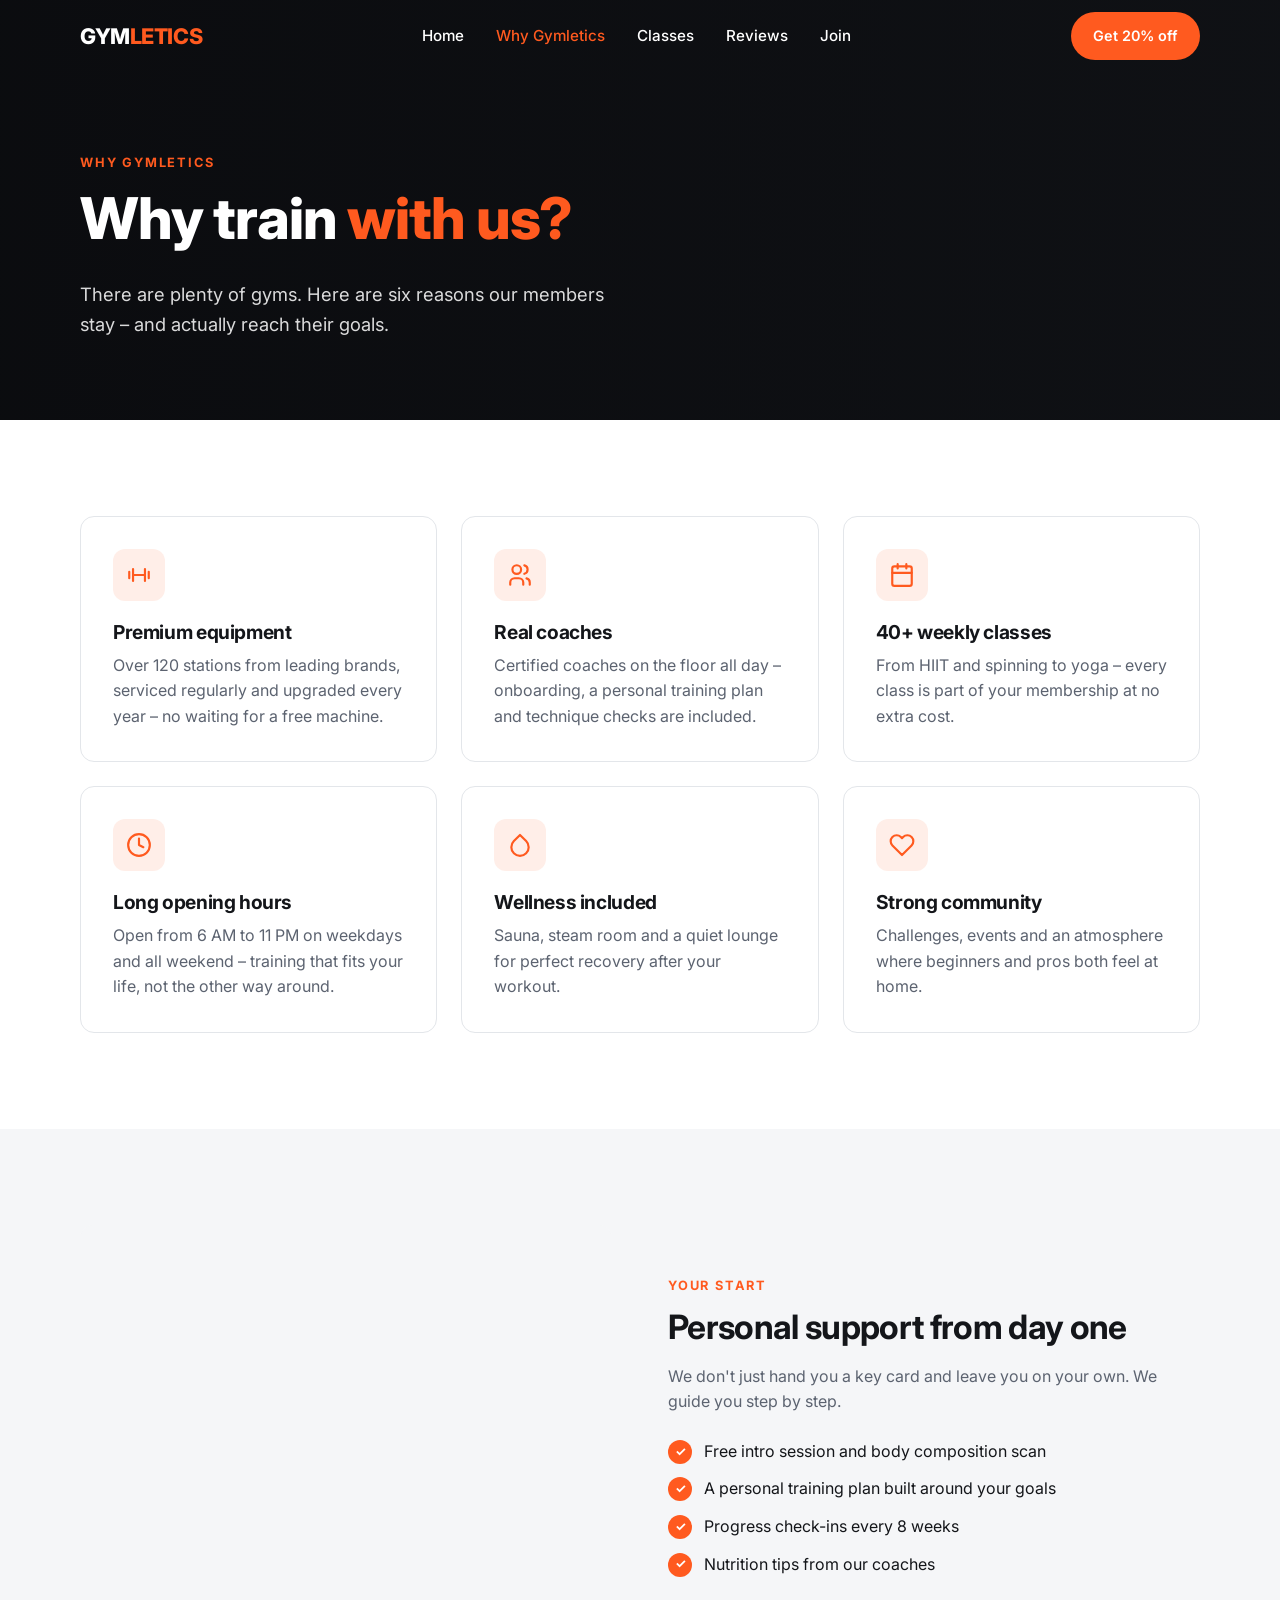
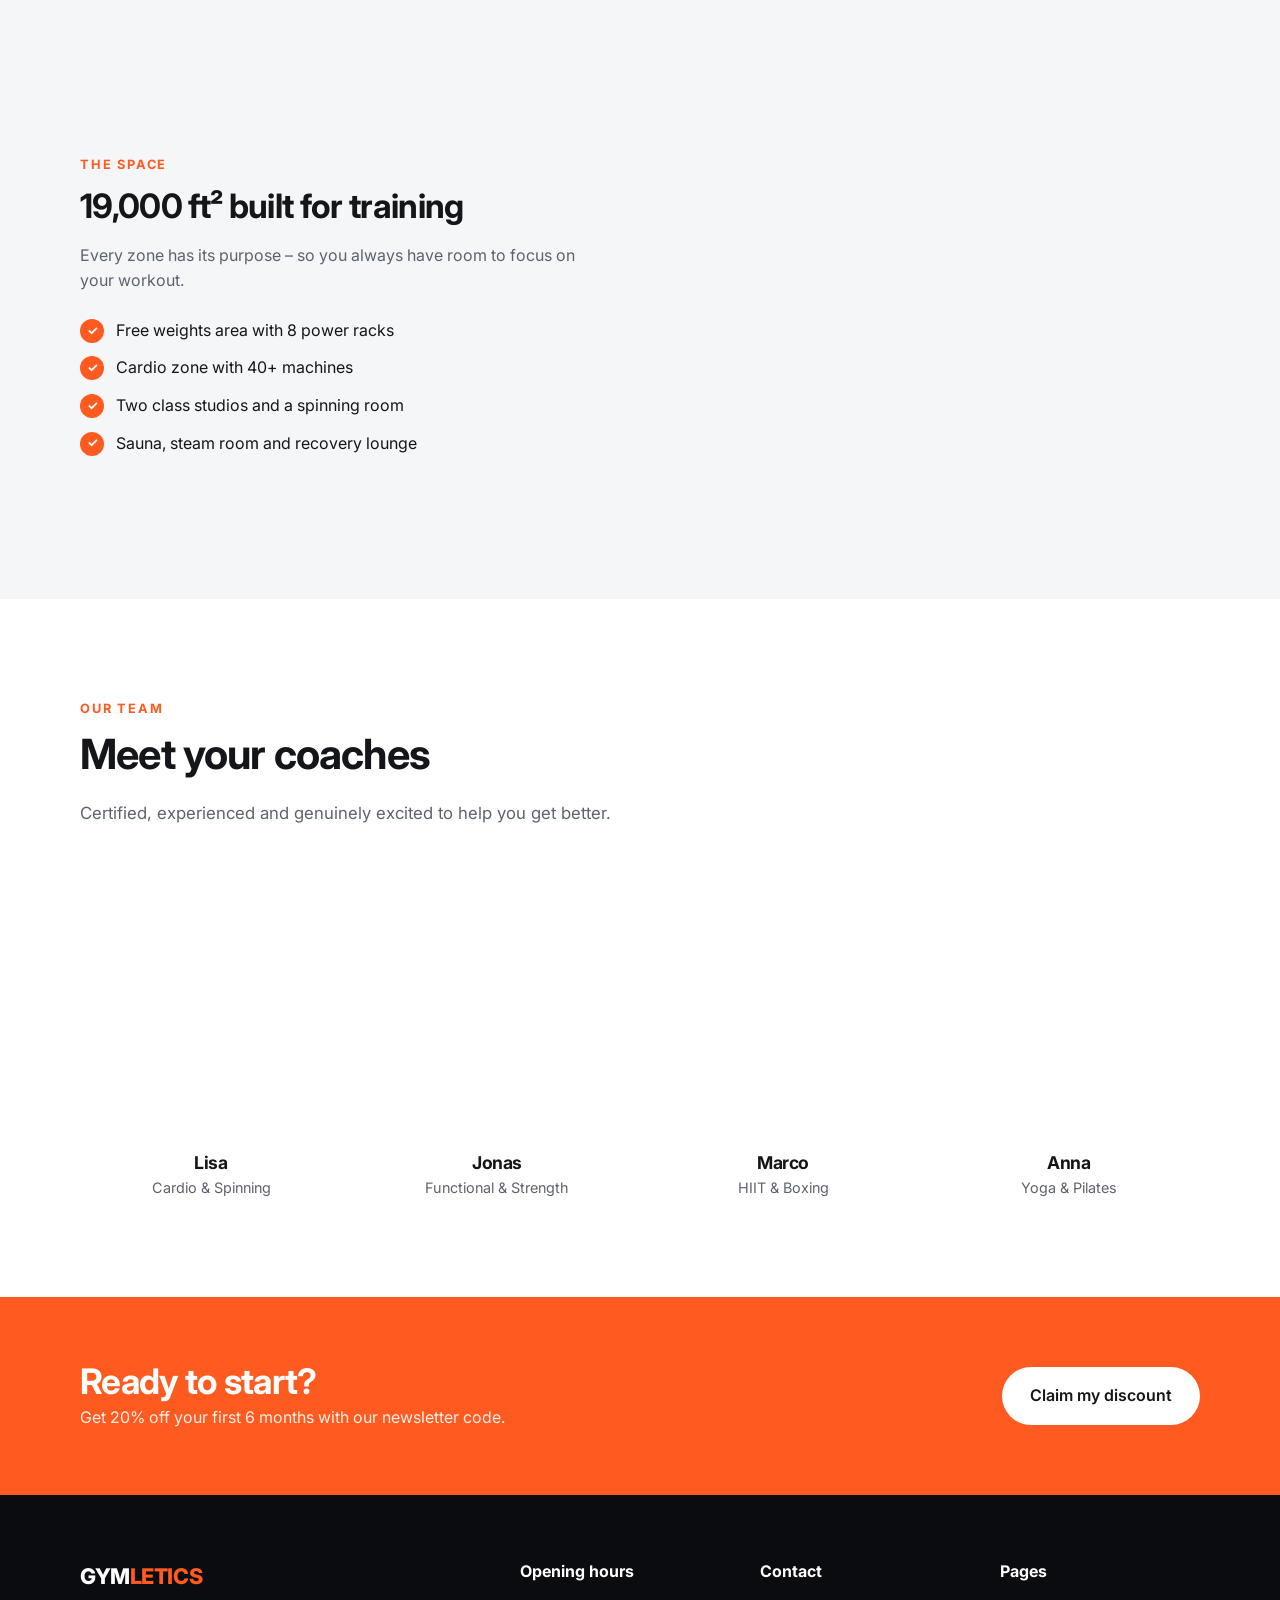
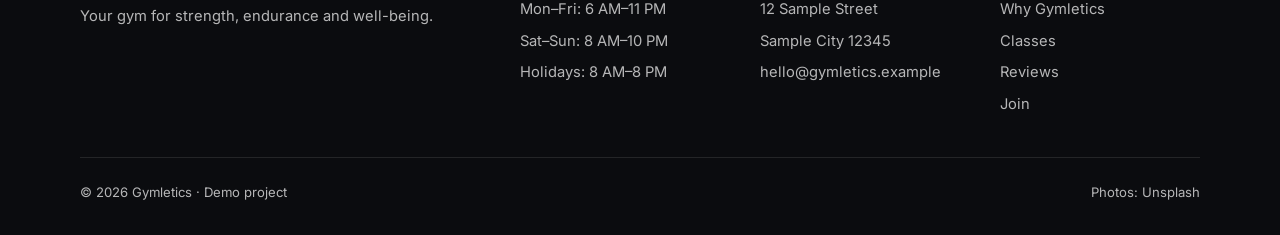
==== about.html @ 6f68a765 "Add Gymletics gym website" ====
<!DOCTYPE html>
<html lang="en" class="no-js">
<head>
  <meta charset="UTF-8">
  <meta name="viewport" content="width=device-width, initial-scale=1.0">
  <title>Why Us – Gymletics</title>
  <meta name="description" content="Why train at Gymletics? Premium equipment, real coaches, 40+ classes, wellness and a great community.">
  <link rel="preconnect" href="https://fonts.googleapis.com">
  <link rel="preconnect" href="https://fonts.gstatic.com" crossorigin>
  <link href="https://fonts.googleapis.com/css2?family=Inter:wght@400;500;600;700;800&display=swap" rel="stylesheet">
  <link rel="stylesheet" href="styles.css">
</head>
<body>

  <header class="header" id="header">
    <div class="container nav">
      <a href="index.html" class="logo">GYM<span>LETICS</span></a>
      <nav aria-label="Main navigation">
        <ul class="nav-links" id="navLinks">
          <li><a href="index.html">Home</a></li>
          <li><a href="about.html">Why Gymletics</a></li>
          <li><a href="classes.html">Classes</a></li>
          <li><a href="reviews.html">Reviews</a></li>
          <li><a href="join.html">Join</a></li>
        </ul>
      </nav>
      <a href="join.html#newsletter" class="btn btn-primary nav-cta">Get 20% off</a>
      <button class="menu-toggle" id="menuToggle" type="button" aria-label="Open menu" aria-expanded="false" aria-controls="navLinks">
        <span></span><span></span><span></span>
      </button>
    </div>
  </header>

  <main>
    <section class="page-hero">
      <img class="hero-bg" src="https://images.unsplash.com/photo-1540497077202-7c8a3999166f?auto=format&fit=crop&w=1920&q=80" alt="Row of training machines in a bright gym">
      <div class="container">
        <span class="eyebrow">Why Gymletics</span>
        <h1>Why train <em>with us?</em></h1>
        <p>There are plenty of gyms. Here are six reasons our members stay – and actually reach their goals.</p>
      </div>
    </section>

    <section>
      <div class="container">
        <div class="why-grid">
          <article class="why-card reveal">
            <div class="why-icon"><svg viewBox="0 0 24 24" fill="none" stroke="currentColor" stroke-width="2" stroke-linecap="round" stroke-linejoin="round" aria-hidden="true"><path d="M6.5 6.5v11M17.5 6.5v11M3 9v6M21 9v6M6.5 12h11"/></svg></div>
            <h3>Premium equipment</h3>
            <p>Over 120 stations from leading brands, serviced regularly and upgraded every year – no waiting for a free machine.</p>
          </article>
          <article class="why-card reveal">
            <div class="why-icon"><svg viewBox="0 0 24 24" fill="none" stroke="currentColor" stroke-width="2" stroke-linecap="round" stroke-linejoin="round" aria-hidden="true"><circle cx="9" cy="7" r="4"/><path d="M3 21v-2a4 4 0 0 1 4-4h4a4 4 0 0 1 4 4v2M16 3.13a4 4 0 0 1 0 7.75M21 21v-2a4 4 0 0 0-3-3.85"/></svg></div>
            <h3>Real coaches</h3>
            <p>Certified coaches on the floor all day – onboarding, a personal training plan and technique checks are included.</p>
          </article>
          <article class="why-card reveal">
            <div class="why-icon"><svg viewBox="0 0 24 24" fill="none" stroke="currentColor" stroke-width="2" stroke-linecap="round" stroke-linejoin="round" aria-hidden="true"><rect x="3" y="4" width="18" height="18" rx="2"/><path d="M16 2v4M8 2v4M3 10h18"/></svg></div>
            <h3>40+ weekly classes</h3>
            <p>From HIIT and spinning to yoga – every class is part of your membership at no extra cost.</p>
          </article>
          <article class="why-card reveal">
            <div class="why-icon"><svg viewBox="0 0 24 24" fill="none" stroke="currentColor" stroke-width="2" stroke-linecap="round" stroke-linejoin="round" aria-hidden="true"><circle cx="12" cy="12" r="10"/><path d="M12 6v6l4 2"/></svg></div>
            <h3>Long opening hours</h3>
            <p>Open from 6 AM to 11 PM on weekdays and all weekend – training that fits your life, not the other way around.</p>
          </article>
          <article class="why-card reveal">
            <div class="why-icon"><svg viewBox="0 0 24 24" fill="none" stroke="currentColor" stroke-width="2" stroke-linecap="round" stroke-linejoin="round" aria-hidden="true"><path d="M12 2.69l5.66 5.66a8 8 0 1 1-11.31 0z"/></svg></div>
            <h3>Wellness included</h3>
            <p>Sauna, steam room and a quiet lounge for perfect recovery after your workout.</p>
          </article>
          <article class="why-card reveal">
            <div class="why-icon"><svg viewBox="0 0 24 24" fill="none" stroke="currentColor" stroke-width="2" stroke-linecap="round" stroke-linejoin="round" aria-hidden="true"><path d="M20.84 4.61a5.5 5.5 0 0 0-7.78 0L12 5.67l-1.06-1.06a5.5 5.5 0 0 0-7.78 7.78L12 21.23l8.84-8.84a5.5 5.5 0 0 0 0-7.78z"/></svg></div>
            <h3>Strong community</h3>
            <p>Challenges, events and an atmosphere where beginners and pros both feel at home.</p>
          </article>
        </div>
      </div>
    </section>

    <section class="section-alt">
      <div class="container">
        <div class="split">
          <div class="split-img reveal">
            <img src="https://images.unsplash.com/photo-1571019613454-1cb2f99b2d8b?auto=format&fit=crop&w=1200&q=80" alt="Coach guiding a member through an exercise" loading="lazy">
          </div>
          <div class="reveal">
            <span class="eyebrow">Your start</span>
            <h2>Personal support from day one</h2>
            <p>We don't just hand you a key card and leave you on your own. We guide you step by step.</p>
            <ul class="check-list">
              <li>Free intro session and body composition scan</li>
              <li>A personal training plan built around your goals</li>
              <li>Progress check-ins every 8 weeks</li>
              <li>Nutrition tips from our coaches</li>
            </ul>
          </div>
        </div>

        <div class="split reverse">
          <div class="split-img reveal">
            <img src="https://images.unsplash.com/photo-1583454110551-21f2fa2afe61?auto=format&fit=crop&w=1200&q=80" alt="Athlete training in the free weights area" loading="lazy">
          </div>
          <div class="reveal">
            <span class="eyebrow">The space</span>
            <h2>19,000 ft² built for training</h2>
            <p>Every zone has its purpose – so you always have room to focus on your workout.</p>
            <ul class="check-list">
              <li>Free weights area with 8 power racks</li>
              <li>Cardio zone with 40+ machines</li>
              <li>Two class studios and a spinning room</li>
              <li>Sauna, steam room and recovery lounge</li>
            </ul>
          </div>
        </div>
      </div>
    </section>

    <section>
      <div class="container">
        <div class="section-head reveal">
          <span class="eyebrow">Our team</span>
          <h2>Meet your coaches</h2>
          <p>Certified, experienced and genuinely excited to help you get better.</p>
        </div>
        <div class="team-grid">
          <div class="trainer reveal">
            <img src="https://images.unsplash.com/photo-1534528741775-53994a69daeb?auto=format&fit=crop&w=500&h=500&q=80" alt="Coach Lisa" loading="lazy">
            <h3>Lisa</h3>
            <span>Cardio &amp; Spinning</span>
          </div>
          <div class="trainer reveal">
            <img src="https://images.unsplash.com/photo-1506794778202-cad84cf45f1d?auto=format&fit=crop&w=500&h=500&q=80" alt="Coach Jonas" loading="lazy">
            <h3>Jonas</h3>
            <span>Functional &amp; Strength</span>
          </div>
          <div class="trainer reveal">
            <img src="https://images.unsplash.com/photo-1472099645785-5658abf4ff4e?auto=format&fit=crop&w=500&h=500&q=80" alt="Coach Marco" loading="lazy">
            <h3>Marco</h3>
            <span>HIIT &amp; Boxing</span>
          </div>
          <div class="trainer reveal">
            <img src="https://images.unsplash.com/photo-1544005313-94ddf0286df2?auto=format&fit=crop&w=500&h=500&q=80" alt="Coach Anna" loading="lazy">
            <h3>Anna</h3>
            <span>Yoga &amp; Pilates</span>
          </div>
        </div>
      </div>
    </section>

    <section class="cta-band">
      <div class="container">
        <div>
          <h2>Ready to start?</h2>
          <p>Get 20% off your first 6 months with our newsletter code.</p>
        </div>
        <a href="join.html#newsletter" class="btn">Claim my discount</a>
      </div>
    </section>
  </main>

  <footer class="footer">
    <div class="container">
      <div class="footer-grid">
        <div>
          <a href="index.html" class="logo">GYM<span>LETICS</span></a>
          <p>Your gym for strength, endurance and well-being.</p>
        </div>
        <div>
          <h4>Opening hours</h4>
          <ul>
            <li>Mon–Fri: 6 AM–11 PM</li>
            <li>Sat–Sun: 8 AM–10 PM</li>
            <li>Holidays: 8 AM–8 PM</li>
          </ul>
        </div>
        <div>
          <h4>Contact</h4>
          <ul>
            <li>12 Sample Street</li>
            <li>Sample City 12345</li>
            <li><a href="mailto:hello@gymletics.example">hello@gymletics.example</a></li>
          </ul>
        </div>
        <div>
          <h4>Pages</h4>
          <ul>
            <li><a href="about.html">Why Gymletics</a></li>
            <li><a href="classes.html">Classes</a></li>
            <li><a href="reviews.html">Reviews</a></li>
            <li><a href="join.html">Join</a></li>
          </ul>
        </div>
      </div>
      <div class="footer-bottom">
        <span>© <span id="year">2026</span> Gymletics · Demo project</span>
        <span>Photos: Unsplash</span>
      </div>
    </div>
  </footer>

  <script src="main.js"></script>
</body>
</html>
---- styles.css ----
:root {
  --bg: #ffffff;
  --bg-alt: #f5f6f8;
  --text: #14161a;
  --muted: #5c6370;
  --line: #e3e6ea;
  --accent: #ff5a1f;
  --accent-dark: #e04810;
  --dark: #111317;
  --radius: 14px;
  --shadow: 0 10px 30px rgba(17, 19, 23, 0.08);
  --max: 1160px;
}

*, *::before, *::after { box-sizing: border-box; }

html { scroll-behavior: smooth; scroll-padding-top: 76px; }

body {
  margin: 0;
  font-family: "Inter", system-ui, -apple-system, "Segoe UI", Roboto, sans-serif;
  background: var(--bg);
  color: var(--text);
  line-height: 1.6;
  -webkit-font-smoothing: antialiased;
}

img { max-width: 100%; display: block; }
a { color: inherit; text-decoration: none; }
h1, h2, h3 { line-height: 1.15; margin: 0 0 .5em; letter-spacing: -0.02em; }
p { margin: 0 0 1em; }

.container { width: 100%; max-width: var(--max); margin: 0 auto; padding: 0 20px; }
section { padding: 96px 0; }
.section-alt { background: var(--bg-alt); }

.eyebrow {
  display: inline-block;
  font-size: .8rem;
  font-weight: 700;
  letter-spacing: .14em;
  text-transform: uppercase;
  color: var(--accent);
  margin-bottom: 12px;
}
.section-head { max-width: 640px; margin-bottom: 48px; }
.section-head h2 { font-size: clamp(1.9rem, 4vw, 2.6rem); }
.section-head p { color: var(--muted); font-size: 1.05rem; }
.section-head.center { margin-left: auto; margin-right: auto; text-align: center; }

.btn {
  display: inline-flex;
  align-items: center;
  justify-content: center;
  gap: 8px;
  padding: 14px 26px;
  border-radius: 999px;
  font-weight: 600;
  font-size: 1rem;
  border: 2px solid transparent;
  cursor: pointer;
  transition: background .2s, color .2s, border-color .2s, transform .2s;
  font-family: inherit;
}
.btn:hover { transform: translateY(-2px); }
.btn-primary { background: var(--accent); color: #fff; }
.btn-primary:hover { background: var(--accent-dark); }
.btn-ghost { border-color: rgba(255,255,255,.7); color: #fff; }
.btn-ghost:hover { background: #fff; color: var(--dark); }
.btn-outline { border-color: var(--text); color: var(--text); }
.btn-outline:hover { background: var(--text); color: #fff; }

.text-link { color: var(--accent); font-weight: 600; }
.text-link:hover { color: var(--accent-dark); }

/* ---------- Header ---------- */
.header {
  position: fixed;
  inset: 0 0 auto 0;
  z-index: 100;
  transition: background .3s, box-shadow .3s;
}
.header.scrolled { background: rgba(255,255,255,.96); box-shadow: 0 2px 20px rgba(0,0,0,.06); }
.nav { display: flex; align-items: center; justify-content: space-between; height: 72px; }
.logo { font-weight: 800; font-size: 1.35rem; letter-spacing: -.02em; color: #fff; }
.logo span { color: var(--accent); }
.header.scrolled .logo { color: var(--text); }
.nav-links { display: flex; gap: 32px; list-style: none; margin: 0; padding: 0; }
.nav-links a { color: #fff; font-weight: 500; font-size: .95rem; transition: color .2s; }
.header.scrolled .nav-links a { color: var(--text); }
.nav-links a:hover, .nav-links a.active, .header.scrolled .nav-links a.active { color: var(--accent); }
.nav-cta { padding: 10px 20px; font-size: .9rem; }

.menu-toggle {
  display: none;
  background: none;
  border: 0;
  padding: 8px;
  cursor: pointer;
}
.menu-toggle span {
  display: block;
  width: 24px;
  height: 2px;
  background: #fff;
  margin: 5px 0;
  transition: transform .3s, opacity .3s;
}
.header.scrolled .menu-toggle span, .header.open .menu-toggle span { background: var(--text); }
.header.open .menu-toggle span:nth-child(1) { transform: translateY(7px) rotate(45deg); }
.header.open .menu-toggle span:nth-child(2) { opacity: 0; }
.header.open .menu-toggle span:nth-child(3) { transform: translateY(-7px) rotate(-45deg); }

/* ---------- Hero ---------- */
.hero, .page-hero {
  position: relative;
  display: flex;
  align-items: center;
  color: #fff;
  background: var(--dark);
  overflow: hidden;
}
.hero { min-height: 100vh; min-height: 100svh; padding: 120px 0 80px; }
.page-hero { min-height: 420px; padding: 140px 0 72px; }
.hero-bg { position: absolute; inset: 0; width: 100%; height: 100%; object-fit: cover; }
.hero::after, .page-hero::after {
  content: "";
  position: absolute;
  inset: 0;
  background: linear-gradient(90deg, rgba(10,11,14,.88) 0%, rgba(10,11,14,.55) 55%, rgba(10,11,14,.25) 100%);
}
.hero .container, .page-hero .container { position: relative; z-index: 1; }
.hero-content { max-width: 640px; }
.hero h1 { font-size: clamp(2.5rem, 6.5vw, 4.4rem); font-weight: 800; }
.page-hero h1 { font-size: clamp(2.2rem, 5.5vw, 3.6rem); font-weight: 800; }
.hero h1 em, .page-hero h1 em { font-style: normal; color: var(--accent); }
.hero p, .page-hero p { font-size: 1.15rem; color: rgba(255,255,255,.85); max-width: 540px; }
.hero p { margin-bottom: 32px; }
.page-hero p { margin-bottom: 0; }
.hero-actions { display: flex; flex-wrap: wrap; gap: 14px; }
.hero-stats { display: flex; flex-wrap: wrap; gap: 40px; margin-top: 56px; }
.hero-stats strong { display: block; font-size: 2rem; font-weight: 800; }
.hero-stats span { color: rgba(255,255,255,.7); font-size: .9rem; }

/* ---------- Cards (Why us) ---------- */
.why-grid { display: grid; grid-template-columns: repeat(3, 1fr); gap: 24px; }
.why-card {
  background: #fff;
  border: 1px solid var(--line);
  border-radius: var(--radius);
  padding: 32px;
  transition: transform .25s, box-shadow .25s;
}
.why-card:hover { transform: translateY(-4px); box-shadow: var(--shadow); }
.why-icon {
  width: 52px;
  height: 52px;
  border-radius: 12px;
  background: rgba(255, 90, 31, .1);
  color: var(--accent);
  display: grid;
  place-items: center;
  margin-bottom: 20px;
}
.why-icon svg { width: 26px; height: 26px; }
.why-card h3 { font-size: 1.2rem; }
.why-card p { color: var(--muted); margin: 0; }

.split { display: grid; grid-template-columns: 1fr 1fr; gap: 56px; align-items: center; }
.split + .split { margin-top: 80px; }
.split-img { border-radius: var(--radius); overflow: hidden; aspect-ratio: 4 / 3; background: var(--bg-alt); }
.split-img img { width: 100%; height: 100%; object-fit: cover; }
.split h2, .split h3 { font-size: clamp(1.6rem, 3vw, 2.1rem); }
.split p { color: var(--muted); }
.split.reverse .split-img { order: 2; }
.check-list { list-style: none; padding: 0; margin: 24px 0 0; display: grid; gap: 12px; }
.check-list li { display: flex; gap: 12px; align-items: flex-start; }
.check-list li::before {
  content: "✓";
  flex-shrink: 0;
  width: 24px;
  height: 24px;
  border-radius: 50%;
  background: var(--accent);
  color: #fff;
  font-size: .8rem;
  font-weight: 700;
  display: grid;
  place-items: center;
  margin-top: 1px;
}

/* ---------- Page teaser cards (home) ---------- */
.teaser-grid { display: grid; grid-template-columns: repeat(3, 1fr); gap: 24px; }
.teaser {
  position: relative;
  border-radius: var(--radius);
  overflow: hidden;
  aspect-ratio: 4 / 5;
  color: #fff;
  background: var(--dark);
  display: flex;
  align-items: flex-end;
}
.teaser img { position: absolute; inset: 0; width: 100%; height: 100%; object-fit: cover; transition: transform .5s; }
.teaser::after { content: ""; position: absolute; inset: 0; background: linear-gradient(180deg, rgba(10,11,14,0) 35%, rgba(10,11,14,.85) 100%); }
.teaser:hover img { transform: scale(1.05); }
.teaser-body { position: relative; z-index: 1; padding: 28px; }
.teaser-body h3 { font-size: 1.4rem; margin-bottom: 6px; }
.teaser-body p { color: rgba(255,255,255,.8); margin: 0 0 10px; font-size: .95rem; }
.teaser-body span { color: var(--accent); font-weight: 600; }

/* ---------- CTA band ---------- */
.cta-band { background: var(--accent); color: #fff; padding: 64px 0; }
.cta-band .container { display: flex; flex-wrap: wrap; align-items: center; justify-content: space-between; gap: 24px; }
.cta-band h2 { font-size: clamp(1.6rem, 3.5vw, 2.2rem); margin: 0 0 4px; }
.cta-band p { margin: 0; color: rgba(255,255,255,.9); }
.cta-band .btn { background: #fff; color: var(--text); }
.cta-band .btn:hover { background: var(--dark); color: #fff; }

/* ---------- Schedule ---------- */
.schedule-controls { display: flex; flex-wrap: wrap; gap: 16px; justify-content: space-between; margin-bottom: 24px; }
.tabs, .filters { display: flex; flex-wrap: wrap; gap: 8px; }
.tab, .filter {
  border: 1px solid var(--line);
  background: #fff;
  color: var(--text);
  padding: 9px 18px;
  border-radius: 999px;
  font: inherit;
  font-size: .9rem;
  font-weight: 600;
  cursor: pointer;
  transition: background .2s, color .2s, border-color .2s;
}
.tab:hover, .filter:hover { border-color: var(--accent); }
.tab.active { background: var(--dark); color: #fff; border-color: var(--dark); }
.filter.active { background: var(--accent); color: #fff; border-color: var(--accent); }

.schedule {
  background: #fff;
  border: 1px solid var(--line);
  border-radius: var(--radius);
  overflow: hidden;
}
.class-row {
  display: grid;
  grid-template-columns: 130px 1fr 170px 120px;
  gap: 16px;
  align-items: center;
  padding: 18px 24px;
  border-bottom: 1px solid var(--line);
}
.class-row:last-child { border-bottom: 0; }
.class-time { font-weight: 700; font-variant-numeric: tabular-nums; }
.class-name { font-weight: 600; }
.class-meta { color: var(--muted); font-size: .9rem; }
.badge {
  justify-self: start;
  font-size: .78rem;
  font-weight: 700;
  padding: 5px 12px;
  border-radius: 999px;
  text-transform: uppercase;
  letter-spacing: .05em;
}
.badge-strength { background: #fde8df; color: #b33b0c; }
.badge-cardio { background: #e1efff; color: #1d5fae; }
.badge-mind { background: #e3f6ea; color: #1f7a45; }
.empty { padding: 40px 24px; text-align: center; color: var(--muted); }

.cat-grid { display: grid; grid-template-columns: repeat(3, 1fr); gap: 24px; }
.cat-card { background: #fff; border: 1px solid var(--line); border-radius: var(--radius); overflow: hidden; }
.cat-card img { width: 100%; aspect-ratio: 16 / 10; object-fit: cover; background: var(--bg-alt); }
.cat-card div { padding: 24px; }
.cat-card h3 { font-size: 1.2rem; display: flex; align-items: center; gap: 10px; }
.cat-card p { color: var(--muted); margin: 0; }

/* ---------- Team ---------- */
.team-grid { display: grid; grid-template-columns: repeat(4, 1fr); gap: 24px; }
.trainer { text-align: center; }
.trainer img { width: 100%; aspect-ratio: 1; object-fit: cover; border-radius: var(--radius); margin-bottom: 16px; background: var(--bg-alt); }
.trainer h3 { font-size: 1.1rem; margin-bottom: 2px; }
.trainer span { color: var(--muted); font-size: .9rem; }

/* ---------- Reviews ---------- */
.reviews-top { display: grid; grid-template-columns: 300px 1fr; gap: 40px; align-items: start; }
.rating-box {
  background: var(--dark);
  color: #fff;
  border-radius: var(--radius);
  padding: 32px;
  text-align: center;
}
.rating-score { font-size: 3.6rem; font-weight: 800; line-height: 1; }
.stars { color: #ffb400; font-size: 1.2rem; letter-spacing: 2px; margin: 10px 0 6px; }
.rating-box small { color: rgba(255,255,255,.7); }
.rating-bars { margin-top: 24px; display: grid; gap: 8px; text-align: left; font-size: .85rem; }
.bar-row { display: grid; grid-template-columns: 60px 1fr; align-items: center; gap: 10px; }
.bar { height: 8px; background: rgba(255,255,255,.15); border-radius: 99px; overflow: hidden; }
.bar i { display: block; height: 100%; background: var(--accent); border-radius: 99px; }

.review-grid { display: grid; grid-template-columns: repeat(2, 1fr); gap: 20px; }
.review-grid.three { grid-template-columns: repeat(3, 1fr); }
.review {
  background: #fff;
  border: 1px solid var(--line);
  border-radius: var(--radius);
  padding: 26px;
  margin: 0;
}
.review .stars { margin: 0 0 10px; font-size: 1rem; }
.review blockquote { margin: 0 0 18px; color: var(--text); }
.review figcaption { display: flex; align-items: center; gap: 12px; }
.review img { width: 44px; height: 44px; border-radius: 50%; object-fit: cover; background: var(--bg-alt); }
.review figcaption strong { display: block; font-size: .95rem; }
.review figcaption span { color: var(--muted); font-size: .85rem; }

.highlight-grid { display: grid; grid-template-columns: repeat(4, 1fr); gap: 20px; }
.highlight { background: #fff; border: 1px solid var(--line); border-radius: var(--radius); padding: 24px; text-align: center; }
.highlight strong { display: block; font-size: 2rem; font-weight: 800; color: var(--accent); }
.highlight span { color: var(--muted); font-size: .92rem; }

/* ---------- Pricing ---------- */
.pricing-grid { display: grid; grid-template-columns: repeat(3, 1fr); gap: 24px; align-items: stretch; }
.price-card {
  position: relative;
  background: #fff;
  border: 1px solid var(--line);
  border-radius: var(--radius);
  padding: 32px;
  display: flex;
  flex-direction: column;
}
.price-card.featured { border: 2px solid var(--accent); box-shadow: var(--shadow); }
.price-tag {
  position: absolute;
  top: -13px;
  left: 50%;
  transform: translateX(-50%);
  background: var(--accent);
  color: #fff;
  font-size: .75rem;
  font-weight: 700;
  letter-spacing: .06em;
  text-transform: uppercase;
  padding: 4px 12px;
  border-radius: 999px;
  white-space: nowrap;
}
.price-card h3 { font-size: 1.25rem; margin-bottom: 4px; }
.price-card .desc { color: var(--muted); font-size: .92rem; }
.price { font-size: 2.6rem; font-weight: 800; line-height: 1; margin: 12px 0 4px; }
.price small { font-size: 1rem; font-weight: 500; color: var(--muted); }
.price-note { font-size: .85rem; color: var(--muted); margin-bottom: 0; }
.price-card .check-list { margin-bottom: 28px; flex: 1; }
.price-card .btn { width: 100%; }

/* ---------- FAQ ---------- */
.faq { max-width: 760px; margin: 0 auto; display: grid; gap: 12px; }
.faq details { background: #fff; border: 1px solid var(--line); border-radius: 12px; padding: 0 22px; }
.faq summary {
  cursor: pointer;
  font-weight: 600;
  padding: 18px 0;
  list-style: none;
  display: flex;
  justify-content: space-between;
  gap: 16px;
}
.faq summary::-webkit-details-marker { display: none; }
.faq summary::after { content: "+"; color: var(--accent); font-size: 1.3rem; line-height: 1; transition: transform .2s; }
.faq details[open] summary::after { transform: rotate(45deg); }
.faq details p { color: var(--muted); padding-bottom: 18px; margin: 0; }

/* ---------- Newsletter ---------- */
.newsletter {
  position: relative;
  color: #fff;
  background: var(--dark);
  overflow: hidden;
}
.newsletter-bg { position: absolute; inset: 0; width: 100%; height: 100%; object-fit: cover; opacity: .25; }
.newsletter .container { position: relative; z-index: 1; }
.newsletter-box { display: grid; grid-template-columns: 1fr 1fr; gap: 56px; align-items: center; }
.discount { font-size: clamp(3rem, 8vw, 5.5rem); font-weight: 800; color: var(--accent); line-height: 1; margin-bottom: 12px; }
.newsletter h2 { font-size: clamp(1.7rem, 3.5vw, 2.3rem); }
.newsletter p { color: rgba(255,255,255,.8); }

.form-card {
  background: #fff;
  color: var(--text);
  border-radius: var(--radius);
  padding: 32px;
  box-shadow: 0 20px 50px rgba(0,0,0,.3);
}
.field { margin-bottom: 16px; }
.field label { display: block; font-weight: 600; font-size: .9rem; margin-bottom: 6px; }
.field input {
  width: 100%;
  padding: 13px 16px;
  border: 1px solid var(--line);
  border-radius: 10px;
  font: inherit;
  transition: border-color .2s, box-shadow .2s;
}
.field input:focus { outline: none; border-color: var(--accent); box-shadow: 0 0 0 3px rgba(255,90,31,.18); }
.field input.invalid { border-color: #d93025; }
.error-msg { color: #d93025; font-size: .82rem; margin-top: 4px; min-height: 1em; }

.terms {
  background: #fff6f2;
  border: 1px solid #ffd3c2;
  border-radius: 10px;
  padding: 14px 16px;
  font-size: .88rem;
  margin-bottom: 16px;
}
.terms strong { color: #b33b0c; }
.terms ul { margin: 8px 0 0; padding-left: 18px; }
.terms li { margin-bottom: 4px; }

.check { display: flex; gap: 10px; align-items: flex-start; font-size: .88rem; margin-bottom: 12px; cursor: pointer; }
.check input { margin-top: 4px; accent-color: var(--accent); width: 16px; height: 16px; flex-shrink: 0; }
.form-card .btn { width: 100%; margin-top: 6px; }
.form-note { font-size: .78rem; color: var(--muted); margin: 12px 0 0; text-align: center; }

.success { text-align: center; }
.success .code {
  display: inline-block;
  font-family: ui-monospace, "Cascadia Code", Consolas, monospace;
  font-size: 1.5rem;
  font-weight: 700;
  letter-spacing: .12em;
  padding: 12px 22px;
  border: 2px dashed var(--accent);
  border-radius: 10px;
  color: var(--accent);
  margin: 12px 0 16px;
}
.success p { color: var(--muted); }
[hidden] { display: none !important; }

/* ---------- Footer ---------- */
.footer { background: #0b0c0f; color: rgba(255,255,255,.7); padding: 64px 0 32px; font-size: .92rem; }
.footer-grid { display: grid; grid-template-columns: 2fr 1fr 1fr 1fr; gap: 40px; margin-bottom: 40px; }
.footer h4 { color: #fff; margin: 0 0 14px; font-size: 1rem; }
.footer ul { list-style: none; margin: 0; padding: 0; display: grid; gap: 8px; }
.footer a:hover { color: var(--accent); }
.footer .logo { display: inline-block; margin-bottom: 12px; }
.footer-bottom { border-top: 1px solid rgba(255,255,255,.1); padding-top: 24px; display: flex; flex-wrap: wrap; justify-content: space-between; gap: 12px; font-size: .82rem; }

/* ---------- Reveal ---------- */
.reveal { opacity: 0; transform: translateY(24px); transition: opacity .7s ease, transform .7s ease; }
.reveal.visible { opacity: 1; transform: none; }
.no-js .reveal { opacity: 1; transform: none; }
@media (prefers-reduced-motion: reduce) {
  html { scroll-behavior: auto; }
  .reveal { opacity: 1; transform: none; transition: none; }
}

/* ---------- Responsive ---------- */
@media (max-width: 960px) {
  .why-grid, .teaser-grid, .cat-grid, .review-grid.three { grid-template-columns: repeat(2, 1fr); }
  .team-grid, .highlight-grid { grid-template-columns: repeat(2, 1fr); }
  .pricing-grid { grid-template-columns: 1fr; max-width: 480px; margin: 0 auto; gap: 32px; }
  .split, .newsletter-box, .reviews-top { grid-template-columns: 1fr; gap: 40px; }
  .split.reverse .split-img { order: 0; }
  .footer-grid { grid-template-columns: 1fr 1fr; }
}

@media (max-width: 860px) {
  .menu-toggle { display: block; }
  .nav-links {
    position: absolute;
    top: 72px;
    left: 0;
    right: 0;
    flex-direction: column;
    gap: 0;
    background: #fff;
    padding: 8px 20px 20px;
    box-shadow: 0 12px 24px rgba(0,0,0,.08);
    display: none;
  }
  .header.open { background: #fff; }
  .header.open .logo { color: var(--text); }
  .header.open .nav-links { display: flex; }
  .nav-links a, .header.scrolled .nav-links a { color: var(--text); display: block; padding: 12px 0; border-bottom: 1px solid var(--line); }
  .nav-links a.active, .header.scrolled .nav-links a.active { color: var(--accent); }
  .nav-cta { display: none; }
}

@media (max-width: 640px) {
  section { padding: 72px 0; }
  .page-hero { min-height: 340px; padding: 120px 0 56px; }
  .why-grid, .review-grid, .review-grid.three, .teaser-grid, .cat-grid { grid-template-columns: 1fr; }
  .teaser { aspect-ratio: 4 / 3; }
  .tabs { width: 100%; flex-wrap: nowrap; gap: 6px; }
  .tab { flex: 1; padding: 9px 0; }
  .class-row { grid-template-columns: 1fr auto; gap: 4px 12px; padding: 16px 18px; }
  .class-time { grid-column: 1 / 2; }
  .class-row .badge { grid-column: 2 / 3; grid-row: 1 / 2; }
  .class-info, .class-meta { grid-column: 1 / -1; }
  .hero-stats { gap: 28px; }
  .form-card, .price-card { padding: 24px; }
  .cta-band .btn { width: 100%; }
  .footer-grid { grid-template-columns: 1fr; }
}
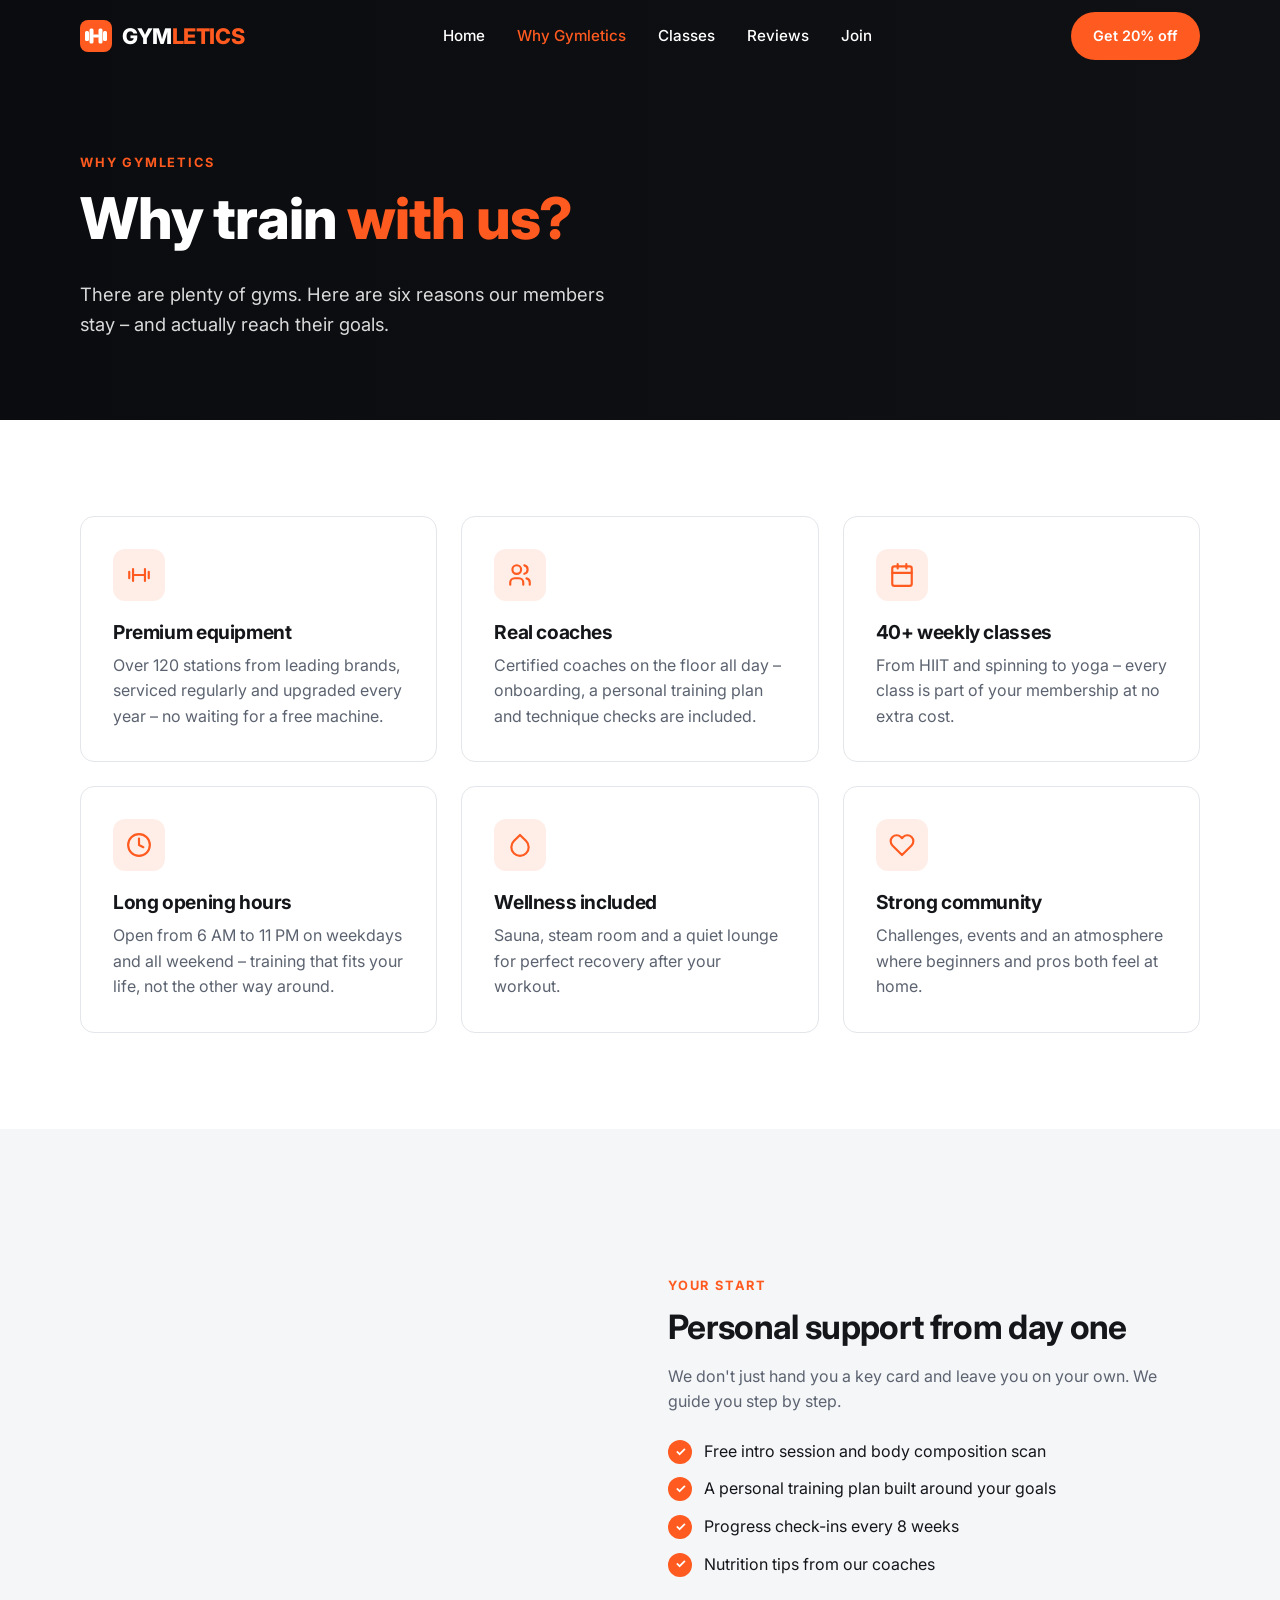
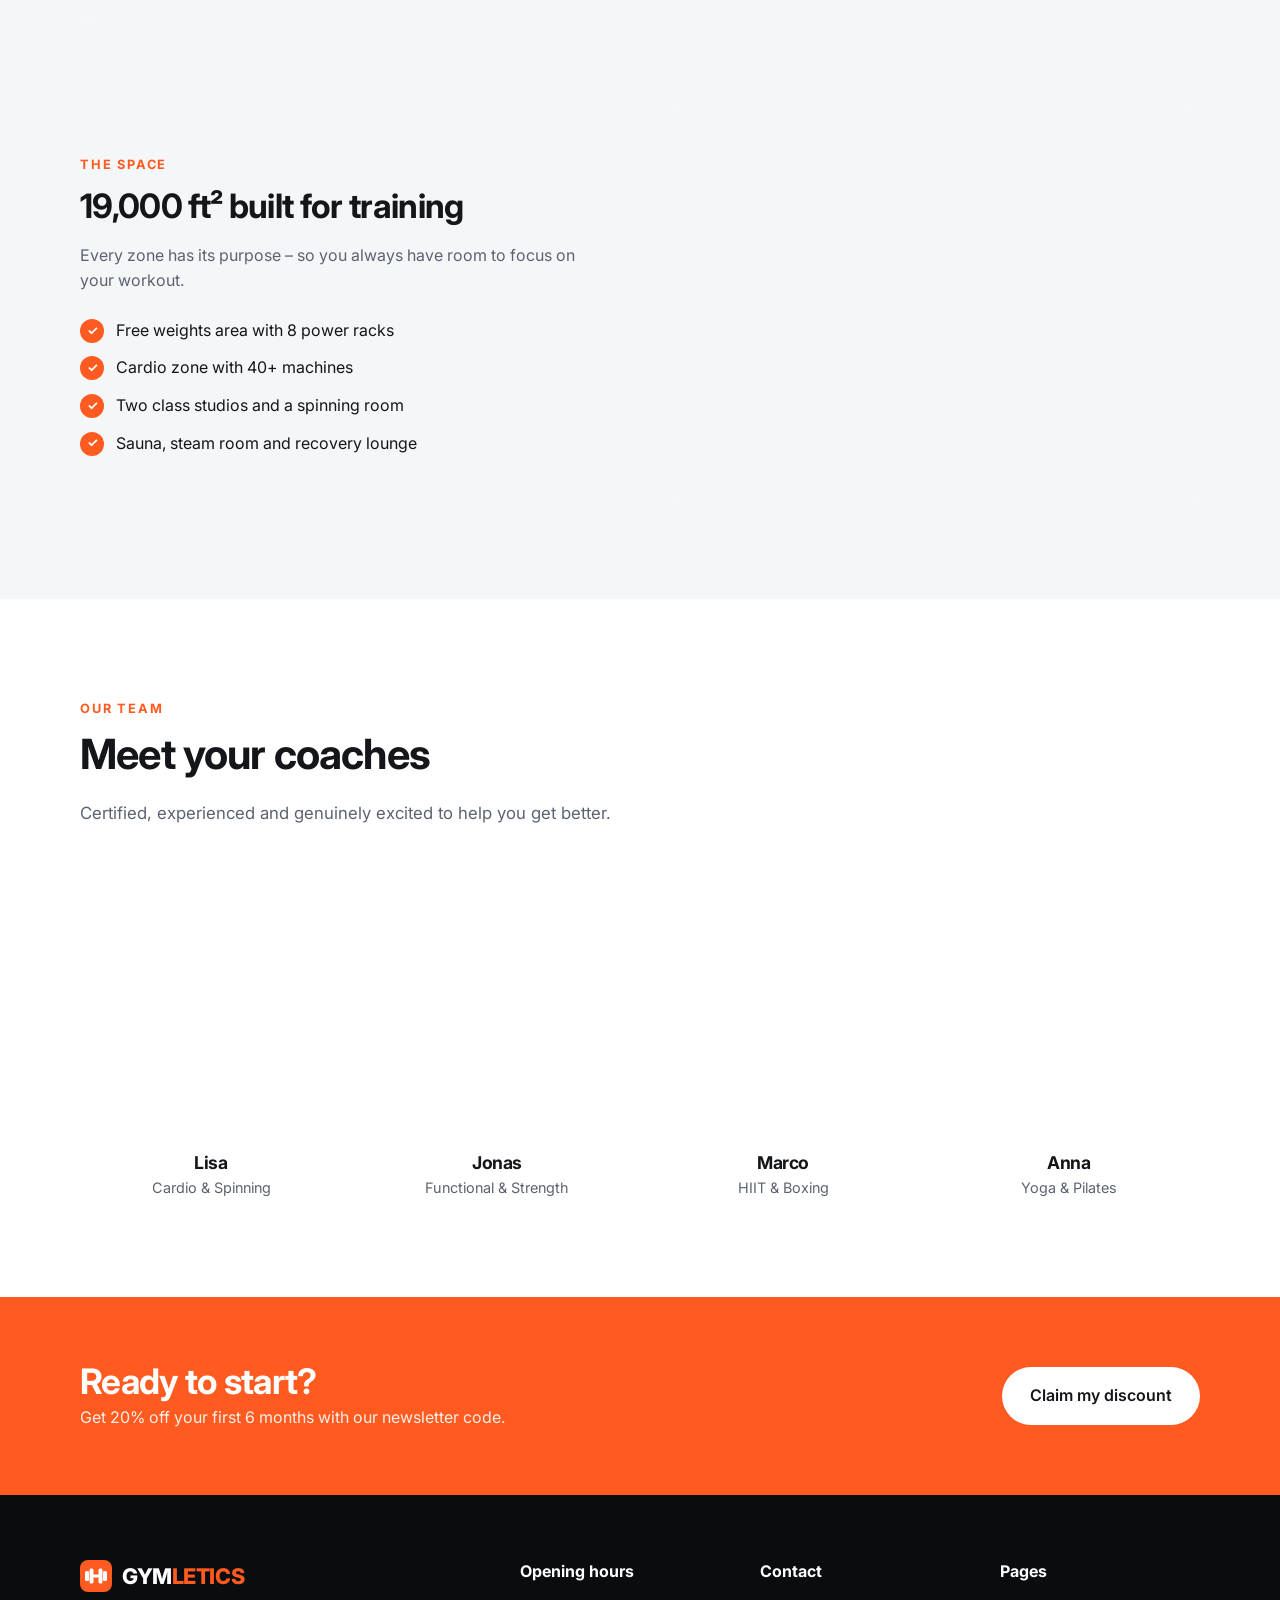
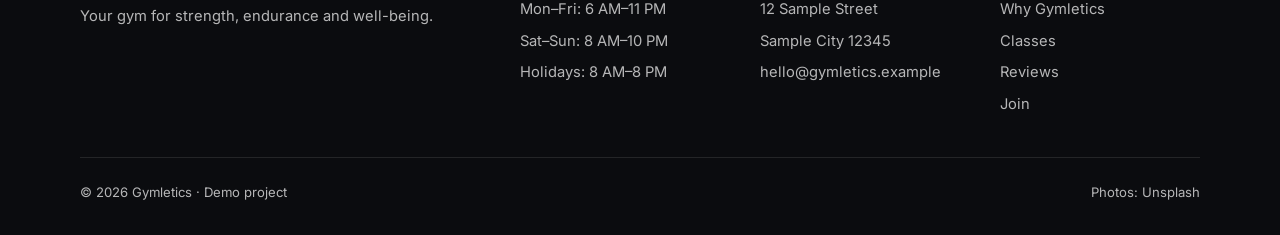
==== commit 81f39f17: "Add logo and favicon" ====
--- a/about.html
+++ b/about.html
@@ -8,13 +8,14 @@
   <link rel="preconnect" href="https://fonts.googleapis.com">
   <link rel="preconnect" href="https://fonts.gstatic.com" crossorigin>
   <link href="https://fonts.googleapis.com/css2?family=Inter:wght@400;500;600;700;800&display=swap" rel="stylesheet">
+  <link rel="icon" href="logo.svg" type="image/svg+xml">
   <link rel="stylesheet" href="styles.css">
 </head>
 <body>
 
   <header class="header" id="header">
     <div class="container nav">
-      <a href="index.html" class="logo">GYM<span>LETICS</span></a>
+      <a href="index.html" class="logo"><img src="logo.svg" alt="" width="32" height="32">GYM<span>LETICS</span></a>
       <nav aria-label="Main navigation">
         <ul class="nav-links" id="navLinks">
           <li><a href="index.html">Home</a></li>
@@ -163,7 +164,7 @@
     <div class="container">
       <div class="footer-grid">
         <div>
-          <a href="index.html" class="logo">GYM<span>LETICS</span></a>
+          <a href="index.html" class="logo"><img src="logo.svg" alt="" width="32" height="32">GYM<span>LETICS</span></a>
           <p>Your gym for strength, endurance and well-being.</p>
         </div>
         <div>
--- a/styles.css
+++ b/styles.css
@@ -82,7 +82,8 @@
 }
 .header.scrolled { background: rgba(255,255,255,.96); box-shadow: 0 2px 20px rgba(0,0,0,.06); }
 .nav { display: flex; align-items: center; justify-content: space-between; height: 72px; }
-.logo { font-weight: 800; font-size: 1.35rem; letter-spacing: -.02em; color: #fff; }
+.logo { display: inline-flex; align-items: center; font-weight: 800; font-size: 1.35rem; letter-spacing: -.02em; color: #fff; }
+.logo img { width: 32px; height: 32px; flex-shrink: 0; margin-right: 10px; }
 .logo span { color: var(--accent); }
 .header.scrolled .logo { color: var(--text); }
 .nav-links { display: flex; gap: 32px; list-style: none; margin: 0; padding: 0; }
@@ -447,7 +448,7 @@
 .footer h4 { color: #fff; margin: 0 0 14px; font-size: 1rem; }
 .footer ul { list-style: none; margin: 0; padding: 0; display: grid; gap: 8px; }
 .footer a:hover { color: var(--accent); }
-.footer .logo { display: inline-block; margin-bottom: 12px; }
+.footer .logo { margin-bottom: 12px; }
 .footer-bottom { border-top: 1px solid rgba(255,255,255,.1); padding-top: 24px; display: flex; flex-wrap: wrap; justify-content: space-between; gap: 12px; font-size: .82rem; }
 
 /* ---------- Reveal ---------- */
